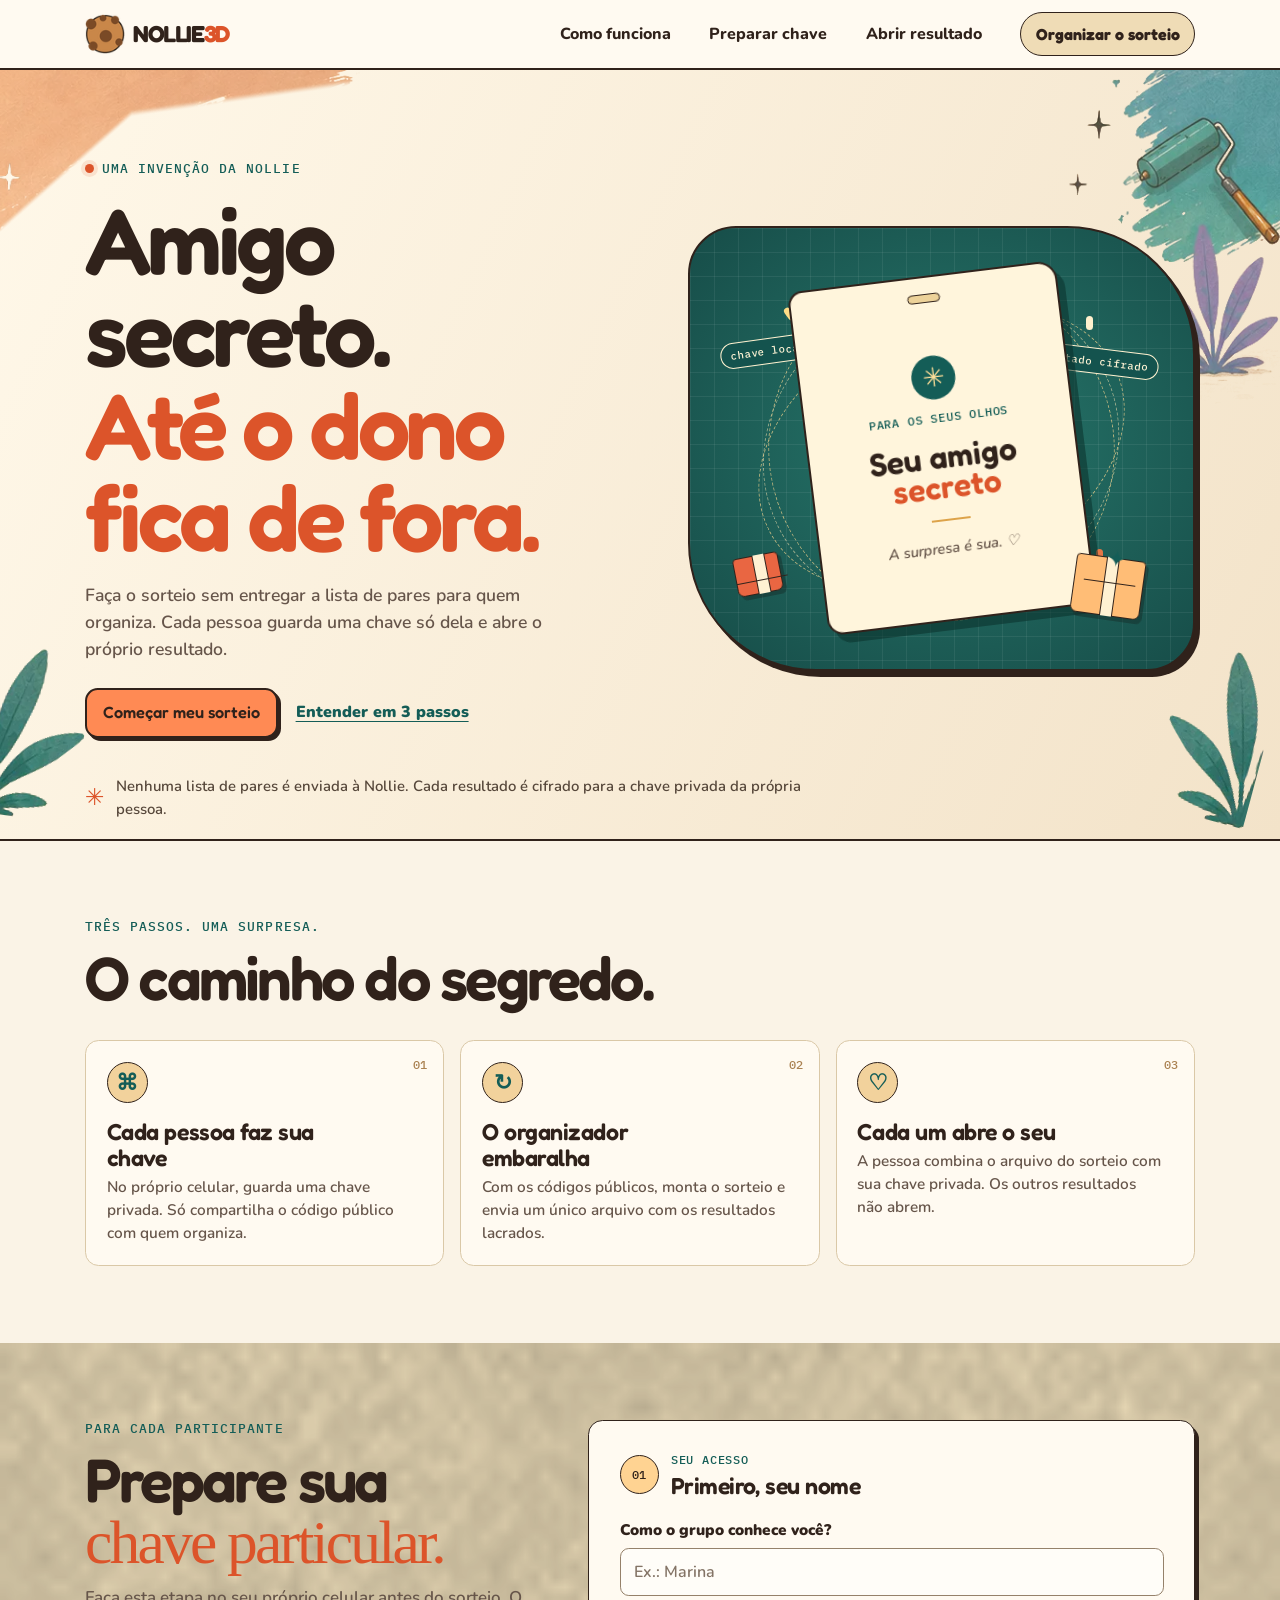
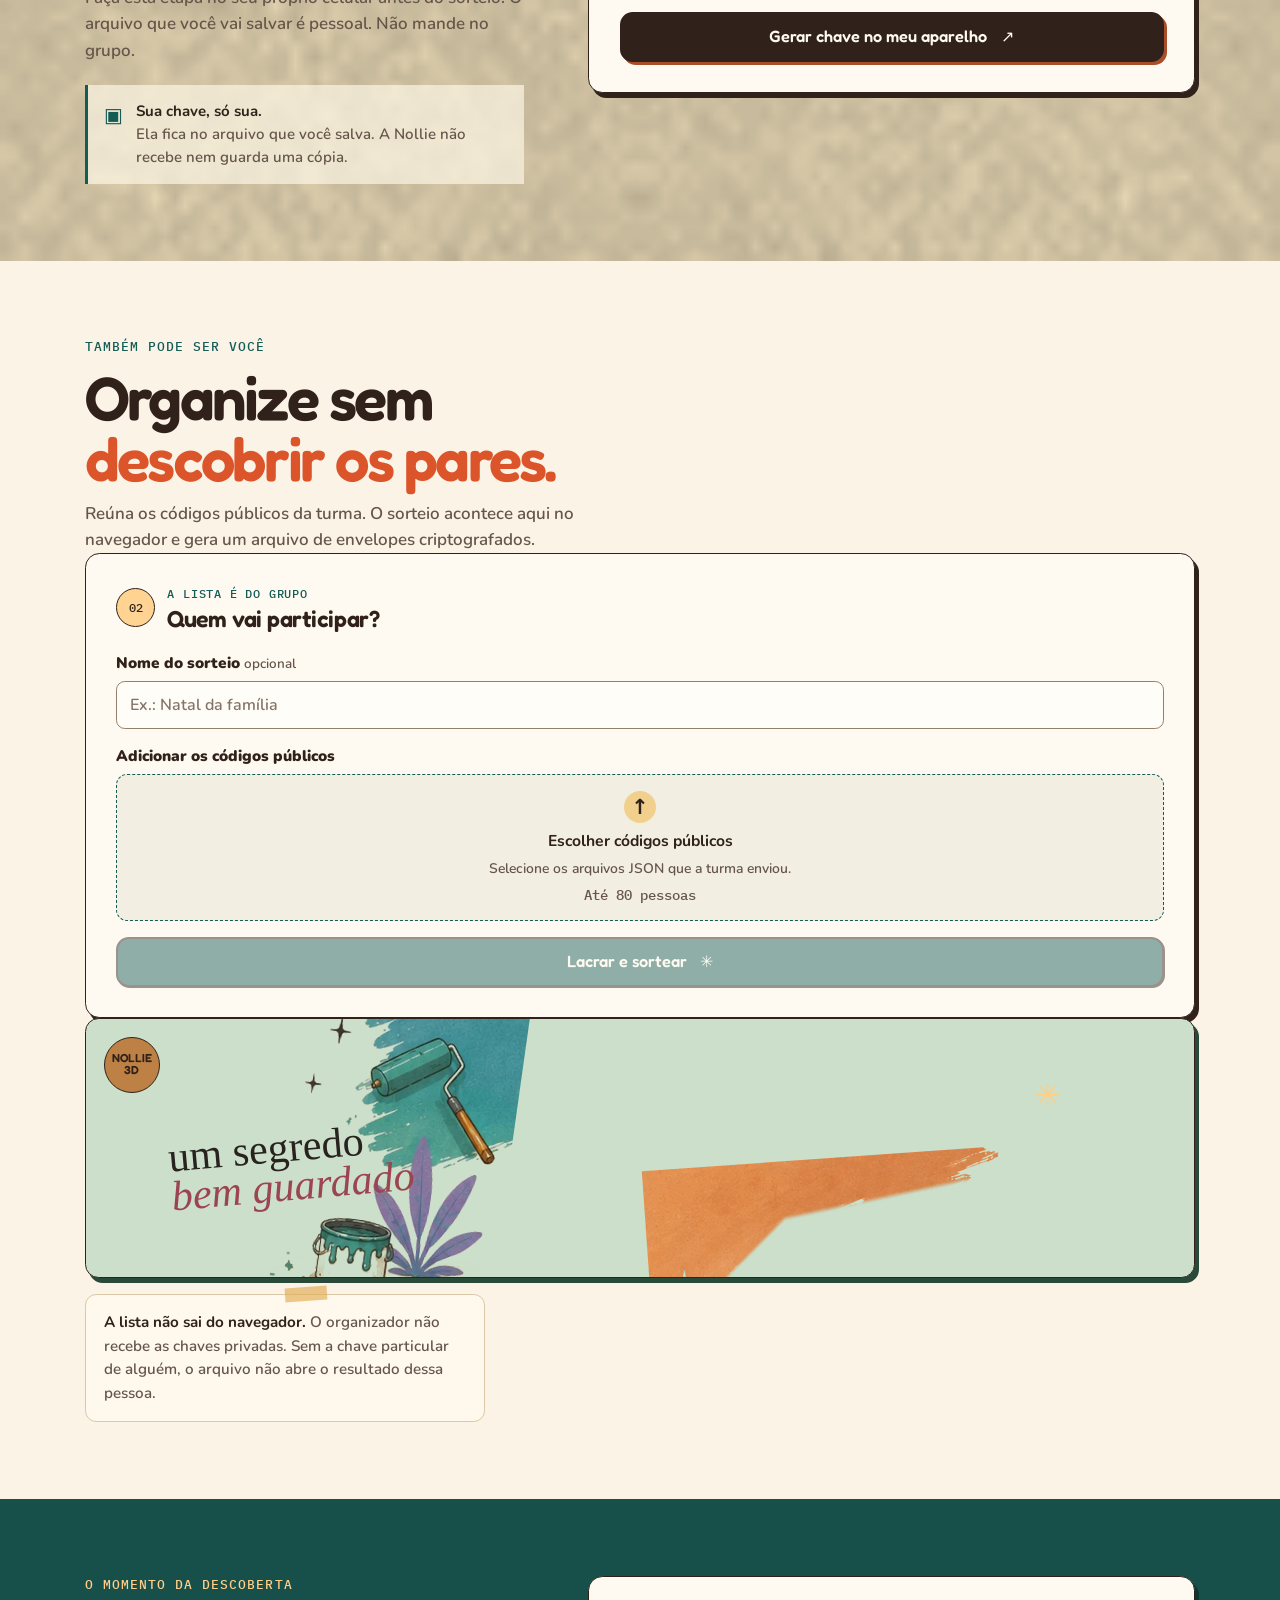
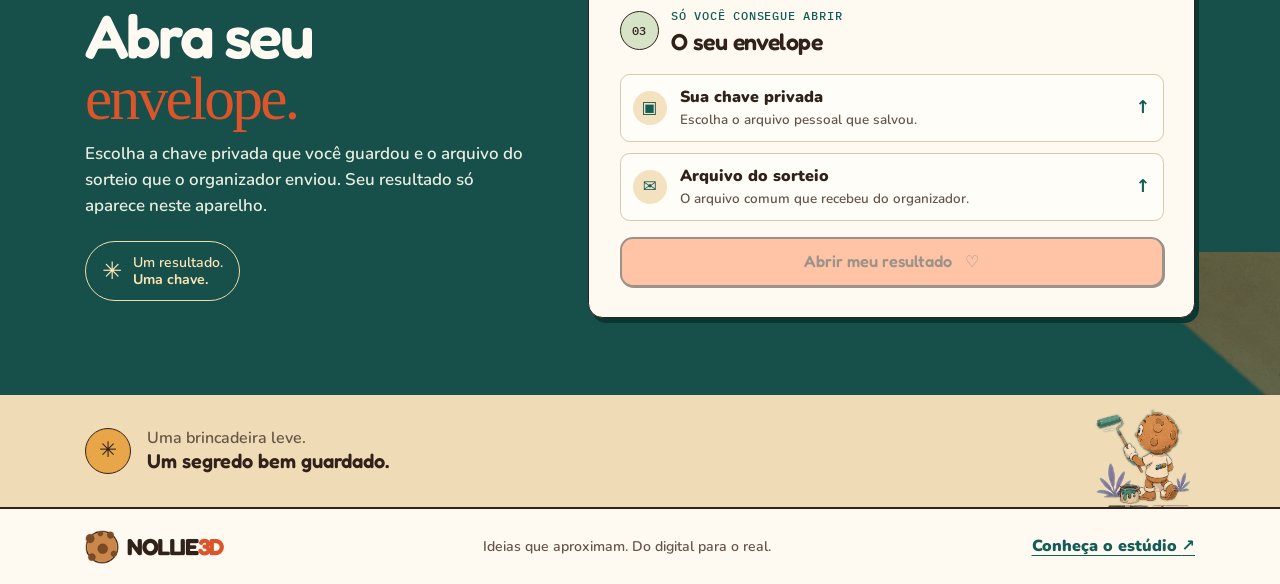
==== amigo-secreto.html @ a941afa3 "Adiciona sorteador de amigo secreto com resultados cifrados" ====
<!doctype html>
<html lang="pt-BR">
<head>
  <meta charset="utf-8">
  <meta name="viewport" content="width=device-width, initial-scale=1">
  <meta name="robots" content="noindex,nofollow,noarchive">
  <meta name="theme-color" content="#f9f1e2">
  <title>Amigo secreto sem spoiler · Nollie 3D</title>
  <meta name="description" content="Organize um amigo secreto em que cada pessoa consegue abrir apenas o próprio resultado, inclusive quando o organizador também vai participar.">
  <link rel="icon" href="/favicon-48x48.png">
  <link rel="preconnect" href="https://fonts.googleapis.com">
  <link rel="preconnect" href="https://fonts.gstatic.com" crossorigin>
  <link href="https://fonts.googleapis.com/css2?family=Fredoka:wght@500;600;700&family=Nunito:wght@400;600;700;800;900&family=IBM+Plex+Mono:wght@500&display=swap" rel="stylesheet">
  <link rel="stylesheet" href="/portfolio/amigo-secreto.css">
  <script src="/portfolio/amigo-secreto.js" defer></script>
</head>
<body>
<header class="topbar"><div class="shell bar">
  <a class="brand" href="/" aria-label="Nollie 3D, voltar ao site principal"><img src="/favicon-48x48.png" width="40" height="40" alt=""><span>Nollie<b>3D</b></span></a>
  <nav aria-label="Nesta página"><a href="#como-funciona">Como funciona</a><a href="#preparar">Preparar chave</a><a href="#abrir">Abrir resultado</a><a class="nav-cta" href="#organizar">Organizar o sorteio</a></nav>
</div></header>

<main>
<section class="hero">
  <div class="hero-art" aria-hidden="true"><i class="brush-orange"></i><i class="brush-green"></i><i class="leaf leaf-left"></i><i class="leaf leaf-right"></i></div>
  <div class="shell hero-grid">
    <div class="hero-copy">
      <span class="eyebrow"><i></i> Uma invenção da Nollie</span>
      <h1>Amigo secreto.<br><em>Até o dono fica de fora.</em></h1>
      <p>Faça o sorteio sem entregar a lista de pares para quem organiza. Cada pessoa guarda uma chave só dela e abre o próprio resultado.</p>
      <div class="hero-actions"><a class="button button-orange" href="#organizar">Começar meu sorteio</a><a class="quiet-link" href="#como-funciona">Entender em 3 passos</a></div>
    </div>
    <div class="secret-scene" aria-hidden="true">
      <span class="orbit orbit-one"></span><span class="orbit orbit-two"></span>
      <span class="confetti confetti-a"></span><span class="confetti confetti-b"></span><span class="confetti confetti-c"></span>
      <div class="sealed">
        <span class="sealed-lock">✳</span>
        <span class="sealed-kicker">PARA OS SEUS OLHOS</span>
        <strong>Seu amigo<br><em>secreto</em></strong>
        <span class="sealed-rule"></span>
        <span class="sealed-name">A surpresa é sua. ♡</span>
      </div>
      <div class="gift gift-main"><span class="gift-ribbon"></span><span class="gift-bow">✦</span></div>
      <div class="gift gift-small"><span class="gift-ribbon"></span></div>
      <span class="mini-label label-encrypted">chave local</span><span class="mini-label label-result">resultado cifrado</span>
    </div>
  </div>
  <div class="shell safety"><span aria-hidden="true">✳</span><p>Nenhuma lista de pares é enviada à Nollie. Cada resultado é cifrado para a chave privada da própria pessoa.</p></div>
</section>

<section class="shell how section" id="como-funciona">
  <div class="section-heading"><p class="eyebrow">Três passos. Uma surpresa.</p><h2>O caminho do segredo<span>.</span></h2></div>
  <ol class="steps">
    <li><span class="step-number">01</span><span class="step-icon key-icon" aria-hidden="true">⌘</span><h3>Cada pessoa faz sua chave</h3><p>No próprio celular, guarda uma chave privada. Só compartilha o código público com quem organiza.</p></li>
    <li><span class="step-number">02</span><span class="step-icon draw-icon" aria-hidden="true">↻</span><h3>O organizador embaralha</h3><p>Com os códigos públicos, monta o sorteio e envia um único arquivo com os resultados lacrados.</p></li>
    <li><span class="step-number">03</span><span class="step-icon reveal-icon" aria-hidden="true">♡</span><h3>Cada um abre o seu</h3><p>A pessoa combina o arquivo do sorteio com sua chave privada. Os outros resultados não abrem.</p></li>
  </ol>
</section>

<section class="shade section" id="preparar">
  <div class="shell work-grid">
    <div class="section-heading"><p class="eyebrow">Para cada participante</p><h2>Prepare sua<br><em>chave particular.</em></h2><p>Faça esta etapa no seu próprio celular antes do sorteio. O arquivo que você vai salvar é pessoal. Não mande no grupo.</p>
      <div class="lock-note"><span aria-hidden="true">▣</span><p><strong>Sua chave, só sua.</strong><br>Ela fica no arquivo que você salva. A Nollie não recebe nem guarda uma cópia.</p></div>
    </div>
    <article class="panel key-panel">
      <div class="panel-title"><span class="panel-icon">01</span><div><span class="micro">SEU ACESSO</span><h3>Primeiro, seu nome</h3></div></div>
      <form id="key-form" novalidate>
        <label for="player-name">Como o grupo conhece você?</label>
        <input id="player-name" name="name" autocomplete="name" maxlength="48" required placeholder="Ex.: Marina">
        <button class="button button-dark" type="submit"><span>Gerar chave no meu aparelho</span><span aria-hidden="true">↗</span></button>
      </form>
      <div class="key-issued" id="key-issued" hidden>
        <p class="success-line"><span>✓</span> Pronta. Salve a chave privada antes de fechar esta página.</p>
        <button class="button button-orange save-key" id="save-private" type="button">↓&nbsp; Guardar minha chave privada</button>
        <label for="public-code">Envie este código para quem organiza</label>
        <textarea id="public-code" readonly rows="3" spellcheck="false" aria-describedby="public-tip"></textarea>
        <div class="copy-row"><button class="button button-outline" id="copy-public" type="button">Copiar código público</button><button class="quiet-button" id="download-public" type="button">Baixar código</button></div>
        <p class="micro-note" id="public-tip">O código público pode ser compartilhado. Ele sozinho não abre seu resultado.</p>
      </div>
      <p class="form-error" id="key-error" role="alert" hidden></p>
    </article>
  </div>
</section>

<section class="shell section organizer" id="organizar">
  <div class="section-heading"><p class="eyebrow">Também pode ser você</p><h2>Organize sem<br><em>descobrir os pares.</em></h2><p>Reúna os códigos públicos da turma. O sorteio acontece aqui no navegador e gera um arquivo de envelopes criptografados.</p></div>
  <div class="organizer-grid">
    <article class="panel organizer-panel">
      <div class="panel-title"><span class="panel-icon">02</span><div><span class="micro">A LISTA É DO GRUPO</span><h3>Quem vai participar?</h3></div></div>
      <label for="draw-title">Nome do sorteio <span class="optional">opcional</span></label>
      <input id="draw-title" maxlength="64" placeholder="Ex.: Natal da família">
      <label for="public-files" class="upload-label">Adicionar os códigos públicos</label>
      <label class="dropzone" id="dropzone" for="public-files"><span class="upload-icon" aria-hidden="true">↑</span><strong>Escolher códigos públicos</strong><span>Selecione os arquivos JSON que a turma enviou.</span><span class="file-limit">Até 80 pessoas</span><input id="public-files" type="file" accept=".json,application/json" multiple></label>
      <ul class="player-list" id="player-list" aria-live="polite"></ul>
      <button class="button button-teal" id="draw-button" type="button" disabled><span>Lacrar e sortear</span><span aria-hidden="true">✳</span></button>
      <p class="form-error" id="draw-error" role="alert" hidden></p>
      <div class="draw-ready" id="draw-ready" hidden>
        <p class="success-line"><span>✓</span> <span>Sorteio pronto. <strong id="draw-count"></strong> envelopes foram lacrados. Nenhum par foi mostrado na tela.</span></p>
        <button class="button button-dark" id="save-draw" type="button">↓&nbsp; Baixar arquivo do sorteio</button>
        <p class="micro-note">Envie o mesmo arquivo para todas as pessoas. Ele tem os envelopes cifrados e não revela os pares.</p>
      </div>
    </article>
    <aside class="organizer-aside">
      <div class="card-art"><span class="card-stamp">NOLLIE<br>3D</span><span class="card-script">um segredo<br><em>bem guardado</em></span><span class="card-spark">✳</span></div>
      <div class="aside-note"><span class="note-pin"></span><p><strong>A lista não sai do navegador.</strong> O organizador não recebe as chaves privadas. Sem a chave particular de alguém, o arquivo não abre o resultado dessa pessoa.</p></div>
    </aside>
  </div>
</section>

<section class="reveal-zone section" id="abrir">
  <div class="shell reveal-grid">
    <div class="section-heading"><p class="eyebrow">O momento da descoberta</p><h2>Abra seu<br><em>envelope.</em></h2><p>Escolha a chave privada que você guardou e o arquivo do sorteio que o organizador enviou. Seu resultado só aparece neste aparelho.</p>
      <div class="privacy-ribbon"><span aria-hidden="true">✳</span><span>Um resultado.<br><strong>Uma chave.</strong></span></div>
    </div>
    <article class="panel reveal-panel">
      <div class="panel-title"><span class="panel-icon">03</span><div><span class="micro">SÓ VOCÊ CONSEGUE ABRIR</span><h3>O seu envelope</h3></div></div>
      <label class="file-field" for="private-file"><span class="file-icon">▣</span><span><strong>Sua chave privada</strong><small id="private-file-label">Escolha o arquivo pessoal que salvou.</small></span><span class="field-arrow">↑</span><input id="private-file" type="file" accept=".json,application/json"></label>
      <label class="file-field" for="draw-file"><span class="file-icon">✉</span><span><strong>Arquivo do sorteio</strong><small id="draw-file-label">O arquivo comum que recebeu do organizador.</small></span><span class="field-arrow">↑</span><input id="draw-file" type="file" accept=".json,application/json"></label>
      <button class="button button-orange" id="open-envelope" type="button" disabled><span>Abrir meu resultado</span><span aria-hidden="true">♡</span></button>
      <p class="form-error" id="open-error" role="alert" hidden></p>
      <div class="gift-result" id="gift-result" aria-live="polite" hidden><span class="micro">NO SEU AMIGO SECRETO, VOCÊ TIROU</span><strong id="gift-name"></strong><p id="gift-draw-name"></p><button class="quiet-button" id="close-result" type="button">Fechar meu envelope</button></div>
    </article>
  </div>
</section>

<section class="promise">
  <div class="shell promise-inner"><span class="promise-seal" aria-hidden="true">✳</span><p>Uma brincadeira leve.<br><strong>Um segredo bem guardado.</strong></p><img src="/portfolio/mascote.png" width="116" height="121" loading="lazy" alt=""></div>
</section>
</main>
<footer><div class="shell foot"><a class="brand" href="/"><img src="/favicon-48x48.png" width="34" height="34" alt=""><span>Nollie<b>3D</b></span></a><span>Ideias que aproximam. Do digital para o real.</span><a href="/nollie-portfolio.html">Conheça o estúdio <b>↗</b></a></div></footer>
<noscript><p class="noscript">Ative o JavaScript para criar as chaves e abrir os resultados deste sorteio.</p></noscript>
</body>
</html>
---- portfolio/amigo-secreto.css ----
:root {
  --paper:#faf3e6; --paper-light:#fffaf1; --sand:#efdcb6; --ink:#30221b;
  --muted:#66554a; --orange:#dc542a; --teal:#145d57; --deep:#124b45;
  --line:#dac8a7; --display:"Fredoka","Arial Rounded MT Bold",sans-serif;
  --body:"Nunito",system-ui,sans-serif; --mono:"IBM Plex Mono",monospace;
}
* {box-sizing:border-box}
html {scroll-behavior:smooth;scroll-padding-top:1rem}
body {margin:0;background:var(--paper);color:var(--ink);font:600 1rem/1.55 var(--body)}
h1,h2,h3,p,figure {margin:0}
h1,h2,h3,.brand,.button,.nav-cta {font-family:var(--display)}
h1,h2 {font-weight:600;line-height:.99;letter-spacing:-.045em}
h1 {font-size:clamp(3.5rem,7.3vw,6.3rem)}
h2 {font-size:clamp(2.6rem,4.8vw,4.3rem)}
h3 {font-weight:600;line-height:1.12;letter-spacing:-.02em;font-size:1.45rem}
h1 em,h2 em {font-style:normal;color:var(--orange)}
a {color:inherit;text-underline-offset:.24em}
a:focus-visible,button:focus-visible,input:focus-visible,textarea:focus-visible,label:focus-within {outline:3px solid #276abe;outline-offset:3px}
button,input,textarea {font:inherit}
.shell {width:min(1110px,calc(100% - 3rem));margin-inline:auto}
.topbar {position:relative;z-index:5;background:var(--paper-light);border-bottom:2px solid var(--ink)}
.bar {min-height:68px;display:flex;align-items:center;justify-content:space-between;gap:1rem}
.brand {display:inline-flex;align-items:center;gap:.5rem;text-decoration:none;text-transform:uppercase;font-size:1.45rem;letter-spacing:-.06em;font-weight:700}
.brand img {display:block}
.brand b {color:var(--orange)}
nav {display:flex;align-items:center;gap:clamp(1rem,3vw,2.5rem)}
nav a {font-weight:800;text-decoration:none}
.nav-cta {padding:.55rem .9rem;border:1.5px solid var(--ink);border-radius:1.5rem;background:var(--sand)}
.hero {position:relative;isolation:isolate;overflow:hidden;border-bottom:2px solid var(--ink);background:linear-gradient(115deg,#fff8e9,#f3e3c9)}
.hero-art {position:absolute;inset:0;z-index:-1;pointer-events:none;overflow:hidden}
.hero-art i {position:absolute;display:block;background-repeat:no-repeat;background-size:contain}
.brush-orange {top:-1.5rem;left:-2rem;width:clamp(250px,34vw,490px);aspect-ratio:490/252;background-image:url("/images/rosas-tinta-laranja.webp");opacity:.54}
.brush-green {top:-1rem;right:-1rem;width:clamp(150px,19vw,270px);aspect-ratio:254/381;background-image:url("/images/rosas-tinta-verde.webp");opacity:.8}
.leaf {bottom:12px;width:clamp(55px,8vw,108px);aspect-ratio:98/179;background:url("/images/rosas-folhas.webp") center/contain no-repeat}
.leaf-left {left:-15px;transform:rotate(8deg)}
.leaf-right {right:14px;transform:scaleX(-1) rotate(-15deg)}
.hero-grid {display:grid;grid-template-columns:1.03fr .97fr;align-items:center;gap:clamp(1rem,5vw,5rem);padding-block:clamp(3rem,7vw,6.25rem) 2rem}
.hero-copy {max-width:34rem}
.eyebrow {display:flex;align-items:center;gap:.5rem;font:500 .8rem/1.4 var(--mono);letter-spacing:.08em;text-transform:uppercase;color:var(--teal)}
.eyebrow i {width:9px;height:9px;border-radius:50%;background:var(--orange);box-shadow:0 0 0 4px #dc542a21}
.hero h1 {margin:1rem 0 1.15rem}
.hero-copy>p:not(.eyebrow) {max-width:42ch;font-size:1.1rem;color:var(--muted)}
.hero-actions {display:flex;align-items:center;gap:1.1rem;flex-wrap:wrap;margin-top:1.5rem}
.button {display:inline-flex;align-items:center;justify-content:center;gap:.85rem;min-height:48px;padding:.65rem 1rem;border:2px solid var(--ink);border-radius:.8rem;box-shadow:3px 3px var(--ink);color:var(--ink);background:var(--paper-light);font-size:1.02rem;font-weight:550;cursor:pointer;text-decoration:none;transition:transform .18s,box-shadow .18s,background .18s}
.button:hover:not(:disabled) {transform:translate(-1px,-2px);box-shadow:4px 5px var(--ink)}
.button:active:not(:disabled) {transform:translateY(1px)}
.button:disabled {opacity:.48;cursor:not-allowed;box-shadow:1px 1px #30221b}
.button-orange {background:#ff8a54}
.button-dark {background:var(--ink);color:var(--paper-light);box-shadow:3px 3px #a84e28}
.button-teal {background:var(--teal);color:var(--paper-light);box-shadow:3px 3px #0c3530}
.button-outline {background:transparent;box-shadow:none;border-width:1.5px}
.quiet-link,.quiet-button {color:var(--teal);font-weight:900}
.secret-scene {position:relative;isolation:isolate;display:grid;place-items:center;aspect-ratio:1.14;min-height:335px;border:2px solid var(--ink);border-radius:3rem 8rem 3rem 8rem;background:var(--teal);background-image:linear-gradient(#fff1 1px,transparent 1px),linear-gradient(90deg,#fff1 1px,transparent 1px),radial-gradient(ellipse at 52% 48%,#27786c,#164b47);background-size:24px 24px,24px 24px,100% 100%;box-shadow:5px 6px var(--ink)}
.secret-scene::before {content:"";position:absolute;inset:14%;z-index:-1;border:1px dashed #ffe7b488;border-radius:50%;transform:rotate(-22deg)}
.sealed {position:relative;z-index:1;display:flex;flex-direction:column;align-items:center;justify-content:center;width:clamp(195px,25vw,270px);aspect-ratio:.78;padding:1.5rem;border:2px solid var(--ink);border-radius:.9rem 1.2rem 1rem 1rem;background:#fff5dc;box-shadow:7px 9px #092f2a8a;text-align:center;transform:rotate(-7deg)}
.sealed::before {content:"";position:absolute;top:1rem;left:50%;width:31px;height:7px;transform:translateX(-50%);border:1.4px solid var(--ink);border-radius:8px;background:#edd299}
.sealed-lock {display:grid;place-items:center;margin:1.15rem auto .6rem;width:44px;height:44px;border-radius:50%;background:var(--teal);color:#ffdf99;font-size:1.65rem}
.sealed-kicker,.micro,.micro-note {font:500 .72rem/1.5 var(--mono);letter-spacing:.07em}
.sealed-kicker {color:var(--teal)}
.sealed>strong {font:600 2rem/.95 var(--display);margin-top:1rem}
.sealed>strong em {color:var(--orange);font-style:normal}
.sealed-rule {width:39px;height:2px;margin:1rem auto;background:#dda34a}
.sealed-name {font-size:.92rem;font-style:italic;color:var(--muted)}
.orbit {position:absolute;border:1.5px dashed #ffda90aa;border-radius:50%;pointer-events:none}
.orbit-one {width:76%;height:60%;transform:rotate(-24deg)}
.orbit-two {width:69%;height:78%;transform:rotate(27deg)}
.gift {position:absolute;z-index:2;background:#ffbd76;border:1.6px solid var(--ink);border-radius:.25rem .25rem .4rem .4rem;box-shadow:3px 4px #142c2877}
.gift-main {width:70px;height:59px;right:10%;bottom:12%;transform:rotate(8deg)}
.gift-small {width:46px;height:39px;left:9%;bottom:17%;background:#e96642;transform:rotate(-11deg)}
.gift-ribbon {position:absolute;top:-1px;bottom:-1px;left:43%;width:13px;background:#fff1d2;border-inline:1px solid var(--ink)}
.gift-ribbon::after {content:"";position:absolute;top:25px;left:-21px;width:52px;border-top:1px solid var(--ink)}
.gift-bow {position:absolute;top:-17px;left:29px;font-size:1.45rem;color:var(--teal)}
.confetti {position:absolute;width:7px;height:14px;border-radius:4px;background:#ffdc86;animation:twinkle 2s ease-in-out infinite alternate}
.confetti-a {left:19%;top:18%;transform:rotate(-35deg)}
.confetti-b {right:20%;top:20%;background:#fff0cd;animation-delay:.5s}
.confetti-c {right:18%;bottom:24%;background:#e47747;animation-delay:.9s}
.mini-label {position:absolute;padding:.3rem .55rem;border:1px solid #fff2d0;border-radius:1rem;background:#14534e;color:#fff4d5;font:500 .66rem var(--mono)}
.label-encrypted {left:6%;top:25%;transform:rotate(-8deg)}
.label-result {right:7%;top:27%;transform:rotate(7deg)}
.safety {display:flex;align-items:center;gap:.75rem;padding-block:.35rem 1.1rem}
.safety>span {font-size:1.45rem;color:var(--orange)}
.safety p {max-width:79ch;color:#56473a;font-size:.93rem}
.section {padding-block:clamp(3.2rem,6vw,5.6rem)}
.section-heading {max-width:39rem}
.section-heading>.eyebrow {margin-bottom:.72rem}
.section-heading>p:not(.eyebrow) {max-width:54ch;margin-top:.75rem;color:var(--muted);font-size:1.06rem}
.section-heading h2 .period {color:var(--orange)}
.steps {list-style:none;display:grid;grid-template-columns:repeat(3,1fr);gap:1rem;margin:2rem 0 0;padding:0;counter-reset:steps}
.steps li {position:relative;min-height:215px;padding:1.3rem;border:1.5px solid var(--line);border-radius:.85rem;background:var(--paper-light)}
.step-number {position:absolute;top:1rem;right:1rem;color:#ab8252;font:500 .76rem var(--mono)}
.step-icon {display:grid;place-items:center;width:41px;height:41px;margin-bottom:.95rem;border:1px solid var(--ink);border-radius:50%;background:#f2d29c;color:var(--teal);font:600 1.35rem var(--display)}
.steps h3 {max-width:18ch;margin-bottom:.4rem}
.steps p {max-width:34ch;color:var(--muted);font-size:.96rem;line-height:1.48}
.shade {position:relative;isolation:isolate;overflow:hidden;background:#edddb9}
.shade::before {content:"";position:absolute;inset:0;z-index:-1;pointer-events:none;background:url("/images/papel-rosas.webp") center/cover no-repeat;opacity:.22;mix-blend-mode:multiply}
.work-grid,.reveal-grid {display:grid;grid-template-columns:.84fr 1.16fr;gap:clamp(1.5rem,5vw,5rem);align-items:start}
.shade .section-heading h2 em,.reveal-zone .section-heading h2 em {font-family:"Spectral",Georgia,serif;font-weight:500}
.lock-note {display:flex;gap:.8rem;align-items:flex-start;margin-top:1.35rem;padding:.9rem 1rem;border-left:3px solid var(--teal);background:#fff9e8a8}
.lock-note>span {color:var(--teal);font-size:1.25rem}
.lock-note p {color:var(--muted);font-size:.94rem}
.lock-note strong {color:var(--ink)}
.panel {min-width:0;padding:clamp(1.15rem,3vw,1.9rem);border:1.8px solid var(--ink);border-radius:.9rem;background:var(--paper-light);box-shadow:4px 5px var(--ink)}
.panel-title {display:flex;align-items:center;gap:.75rem;margin-bottom:1.25rem}
.panel-icon {display:grid;place-items:center;flex:0 0 39px;height:39px;border:1.5px solid var(--ink);border-radius:50%;background:#ffd392;font:500 .75rem var(--mono)}
.panel-title .micro {display:block;color:var(--teal);margin-bottom:.2rem}
.panel-title h3 {font-size:1.45rem}
label:not(.dropzone):not(.file-field) {display:block;margin:.9rem 0 .4rem;font-size:.96rem;font-weight:900}
input:not([type=file]):not([type=checkbox]),textarea {display:block;width:100%;min-height:48px;padding:.65rem .8rem;border:1.5px solid #95816a;border-radius:.55rem;background:#fffdf8;color:var(--ink)}
textarea {min-height:81px!important;resize:vertical;font:500 .77rem/1.4 var(--mono)!important}
input::placeholder,textarea::placeholder {color:#847466;opacity:1}
input[type=file] {position:absolute;inset:0;width:100%;height:100%;opacity:0;cursor:pointer}
#key-form>.button,.organizer-panel>.button,.reveal-panel>.button {width:100%;margin-top:1rem}
.key-issued {display:grid;gap:.7rem;margin-top:1.1rem;padding-top:1rem;border-top:1px dashed var(--line)}
.success-line {display:flex;align-items:center;gap:.55rem;margin-bottom:.2rem;color:var(--teal);font-weight:900}
.success-line span {display:grid;place-items:center;width:23px;height:23px;border-radius:50%;background:#dbebd1}
.save-key {width:100%}
.copy-row {display:flex;gap:.65rem;align-items:center;flex-wrap:wrap}
.copy-row .button {font-size:.93rem;min-height:43px}
.quiet-button {border:0;background:transparent;padding:.55rem .2rem;font-size:.92rem;cursor:pointer}
.micro-note {display:block;color:var(--muted);font-size:.74rem;letter-spacing:0}
.form-error {margin-top:.7rem;padding:.65rem .75rem;border-radius:.45rem;background:#f8e5dc;color:#96371f;font-size:.92rem;font-weight:800}
.form-error:not([hidden]),.key-issued:not([hidden]),.draw-ready:not([hidden]),.gift-result:not([hidden]) {display:block}
.optional {color:var(--muted);font-size:.84rem;font-weight:600}
.dropzone {position:relative;display:flex;flex-direction:column;align-items:center;justify-content:center;gap:.35rem;min-height:133px;margin-top:.35rem;padding:1rem;border:1.5px dashed var(--teal);border-radius:.7rem;background:#f2eee2;text-align:center;cursor:pointer;transition:background .18s,border-color .18s}
.dropzone:hover {background:#e6f0e6;border-color:var(--orange)}
.dropzone strong {font-size:.98rem}
.dropzone>span:not(.upload-icon) {color:var(--muted);font-size:.87rem}
.upload-icon {display:grid;place-items:center;width:32px;height:32px;border-radius:50%;background:#f1d08e;color:var(--ink);font-size:1.3rem;font-weight:900}
.dropzone .file-limit {color:var(--teal);font:500 .7rem var(--mono)}
.player-list {display:grid;grid-template-columns:repeat(2,minmax(0,1fr));gap:.45rem .6rem;max-height:205px;overflow-y:auto;margin:.85rem 0 0;padding:0;list-style:none}
.player-list li {display:flex;gap:.55rem;align-items:center;min-width:0;padding:.45rem .55rem;border:1px solid var(--line);border-radius:.45rem;background:white;font-size:.86rem}
.player-list li span {overflow:hidden;text-overflow:ellipsis;white-space:nowrap}
.player-list li i {flex:0 0 9px;height:9px;border-radius:50%;background:var(--teal)}
.player-list:empty {display:none}
.draw-ready {margin-top:1rem;padding-top:1rem;border-top:1px dashed var(--line)}
.draw-ready>.button {width:100%;margin:.65rem 0}
.organizer-aside {display:grid;gap:1rem;align-content:start}
.card-art {position:relative;overflow:hidden;min-height:260px;padding:1.6rem;border:1.8px solid var(--ink);border-radius:.85rem;background:#cbdfcb;box-shadow:4px 5px #294a38;isolation:isolate}
.card-art::before {content:"";position:absolute;z-index:-1;inset:-18% 22% -15% -22%;background:url("/images/rosas-tinta-verde.webp") center/contain no-repeat;opacity:.93;transform:rotate(8deg)}
.card-art::after {content:"";position:absolute;z-index:-1;inset:54% -10% -28% 25%;background:url("/images/rosas-tinta-laranja.webp") center/contain no-repeat;transform:rotate(-4deg);opacity:.82}
.card-stamp {position:absolute;top:1.1rem;left:1.1rem;display:grid;place-content:center;width:56px;height:56px;border:1.5px solid var(--ink);border-radius:50%;background:#bd8045;color:var(--ink);font:600 .73rem/1 var(--display);text-align:center}
.card-script {display:block;margin:3.1rem 0 0 3.5rem;color:#29231f;font:500 clamp(2rem,3.3vw,3rem)/.93 "Spectral",Georgia,serif;transform:rotate(-5deg)}
.card-script em {color:#9b4551;font-style:italic}
.card-spark {position:absolute;right:12%;top:20%;color:#ffcf83;font-size:2rem}
.aside-note {position:relative;max-width:40ch;padding:1rem 1.15rem;border:1px solid var(--line);border-radius:.7rem;background:#fff9ed}
.aside-note p {color:var(--muted);font-size:.95rem}
.aside-note strong {color:var(--ink)}
.note-pin {position:absolute;top:-8px;left:50%;width:42px;height:14px;background:#e2ad54a6;transform:rotate(-4deg)}
.reveal-zone {position:relative;isolation:isolate;overflow:hidden;background:#174f4a;color:var(--paper-light)}
.reveal-zone::before {content:"";position:absolute;inset:0;z-index:-1;pointer-events:none;background:url("/images/rosas-tinta-laranja.webp") left -3rem bottom -4.2rem/clamp(210px,32vw,480px) auto no-repeat;opacity:.35;transform:scaleX(-1)}
.reveal-zone .eyebrow {color:#ffce88}
.reveal-zone .section-heading>p:not(.eyebrow) {color:#e8eee0}
.reveal-panel {color:var(--ink);box-shadow:4px 5px #0b3733}
.reveal-panel .panel-icon {background:#d6e3c7}
.file-field {position:relative;display:flex;align-items:center;gap:.8rem;min-height:68px;margin-top:.65rem;padding:.65rem .75rem;border:1.5px solid var(--line);border-radius:.6rem;background:#fffdf8;cursor:pointer;transition:border .18s,background .18s}
.file-field:hover {border-color:var(--teal);background:#f5f7eb}
.file-field>span:nth-child(2) {flex:1;min-width:0}
.file-field strong,.file-field small {display:block}
.file-field strong {font-weight:900}
.file-field small {overflow:hidden;color:var(--muted);text-overflow:ellipsis;white-space:nowrap;font-size:.84rem}
.file-icon {display:grid;place-items:center;flex:0 0 34px;height:34px;border-radius:50%;background:#f4e1bf;color:var(--teal);font-size:1.05rem}
.field-arrow {font-size:1.1rem;color:var(--teal)}
.gift-result {margin-top:1rem;padding:1.15rem;border:1.5px dashed var(--teal);border-radius:.65rem;background:#edf4e7;text-align:center}
.gift-result .micro {display:block;color:var(--teal)}
.gift-result>strong {display:block;margin:.45rem 0;color:var(--orange);font:600 clamp(2rem,6vw,3rem)/1.05 var(--display);overflow-wrap:anywhere}
.gift-result>p {color:var(--muted);font-size:.9rem}
.gift-result>.quiet-button {margin-top:.4rem}
.privacy-ribbon {display:inline-flex;align-items:center;gap:.7rem;margin-top:1.35rem;padding:.65rem 1rem;border:1px solid #f0dca6;border-radius:2.5rem;color:#ffe5b5}
.privacy-ribbon>span:first-child {font-size:1.5rem}
.privacy-ribbon>span:last-child {line-height:1.25;font-size:.88rem}
.promise {overflow:hidden;background:#efdcb6}
.promise-inner {min-height:112px;display:flex;align-items:center;gap:1rem}
.promise-seal {display:grid;place-items:center;flex:0 0 46px;height:46px;border:1.5px solid var(--ink);border-radius:50%;background:#e9a649;font-size:1.35rem}
.promise-inner p {flex:1;color:var(--muted);line-height:1.35}
.promise-inner strong {color:var(--ink);font:600 1.25rem var(--display)}
.promise-inner img {align-self:flex-end;max-height:110px;width:auto;object-fit:contain}
footer {border-top:2px solid var(--ink);background:var(--paper-light)}
.foot {min-height:75px;display:flex;align-items:center;justify-content:space-between;gap:1rem;padding-block:.7rem}
.foot>span {color:var(--muted);font-size:.88rem}
.foot>a:last-child {color:var(--teal);font-weight:900}
.noscript {margin:1rem;padding:1rem;background:white}
[hidden] {display:none!important}
@media(prefers-reduced-motion:no-preference){
  .hero-copy h1 {animation:hello .55s ease-out both}
  .secret-scene {animation:scene-in .7s .1s ease-out both}
  .sealed {animation:seal-sway 4.5s 1.1s ease-in-out infinite}
  .gift-main {animation:present-float 3s .7s ease-in-out infinite}
  .step-icon {animation:icon-bob 3s ease-in-out infinite}
  .steps li:nth-child(2) .step-icon {animation-delay:.25s}.steps li:nth-child(3) .step-icon {animation-delay:.5s}
  @keyframes hello {from {opacity:.5;translate:0 12px}to {opacity:1;translate:0 0}}
  @keyframes scene-in {from {opacity:.5;scale:.96}to {opacity:1;scale:1}}
  @keyframes seal-sway {0%,100% {rotate:-7deg}50% {rotate:-4deg}}
  @keyframes present-float {0%,100% {translate:0 0}50% {translate:0 -5px}}
  @keyframes icon-bob {0%,100% {translate:0 0}50% {translate:0 -3px}}
}
@media(max-width:760px){
  .shell {width:calc(100% - 2.1rem)}
  .bar {min-height:60px}
  .brand {font-size:1.27rem}.brand img {width:33px;height:33px}
  nav {gap:.6rem}.bar nav a:first-child,.bar nav a:nth-child(2) {display:none}
  .nav-cta {font-size:.92rem;padding:.48rem .7rem}
  .hero-grid {grid-template-columns:1fr;gap:1.7rem;padding-block:2.25rem 1.2rem}
  h1 {font-size:clamp(3.2rem,11vw,4.9rem)}
  .hero-copy {max-width:38rem}
  .hero-copy>p:not(.eyebrow) {font-size:1.04rem}
  .hero-actions {gap:.9rem}
  .secret-scene {width:min(100%,440px);justify-self:center;min-height:285px;aspect-ratio:1.44;border-radius:2rem 5rem 2rem 5rem}
  .sealed {width:clamp(185px,53vw,238px)}
  .brush-orange {width:235px;left:-48px;top:-.8rem}
  .brush-green {width:112px;right:-14px;top:-.3rem}
  .leaf {width:63px}.leaf-left {left:-19px}.leaf-right {right:0}
  .safety {padding-bottom:.9rem;align-items:flex-start}
  .section {padding-block:3rem}
  .steps {grid-template-columns:1fr;gap:.65rem;margin-top:1.35rem}
  .steps li {min-height:0;padding:1rem 1rem 1rem 4rem}
  .step-icon {position:absolute;top:1rem;left:.85rem;width:35px;height:35px;margin:0}
  .step-number {top:.6rem;right:.75rem}
  .steps h3 {padding-right:2rem;font-size:1.3rem}
  .work-grid,.reveal-grid {grid-template-columns:1fr;gap:1.2rem}
  .organizer-grid {display:grid;grid-template-columns:1fr;gap:1.3rem}
  .organizer .section-heading,.reveal-zone .section-heading {max-width:36rem}
  .panel {padding:1.15rem}
  .organizer-aside {grid-row:1}
  .card-art {min-height:160px;max-width:520px}
  .card-script {margin-top:2.3rem}
  .aside-note {max-width:none}
  .reveal-zone::before {background-size:210px auto;opacity:.27}
  .promise-inner {min-height:91px}.promise-inner img {max-height:88px;width:84px}
  .foot {flex-wrap:wrap;min-height:70px}.foot>span {display:none}.foot>a:last-child {font-size:.88rem}
}
@media(max-width:390px){
  .shell {width:calc(100% - 1.6rem)}
  h1 {font-size:clamp(3rem,12vw,3.85rem)}
  .hero-actions .button {width:100%}
  .hero-actions .quiet-link {padding:.25rem}
  .secret-scene {min-height:250px}
  .sealed {width:179px;padding:1rem}
  .sealed>strong {font-size:1.8rem}
  .label-encrypted {left:3%}.label-result {right:3%}
  .copy-row {align-items:flex-start}.copy-row .button {flex:1}
  .player-list {grid-template-columns:1fr}
  .foot .brand {font-size:1.1rem}
}
@media(prefers-reduced-motion:reduce){
  html {scroll-behavior:auto}
  *,*::before,*::after {animation:none!important;transition:none!important}
}
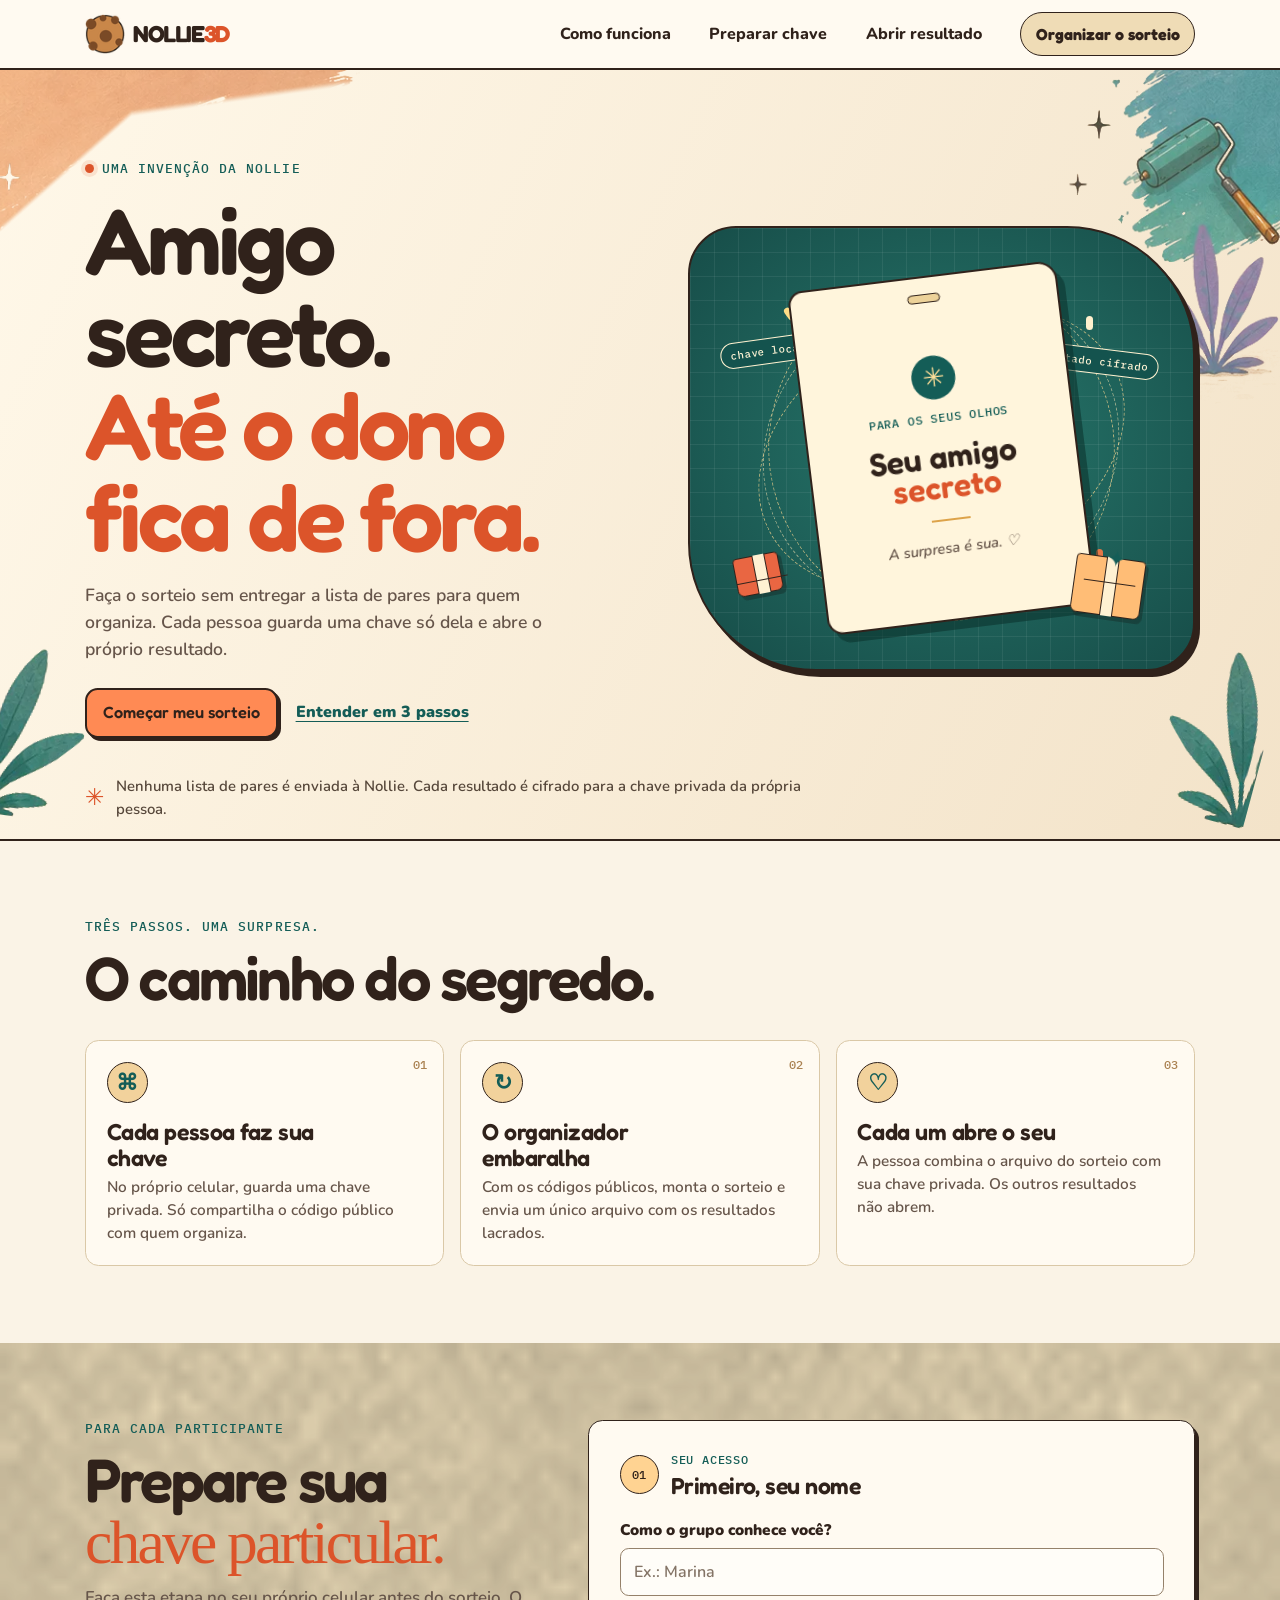
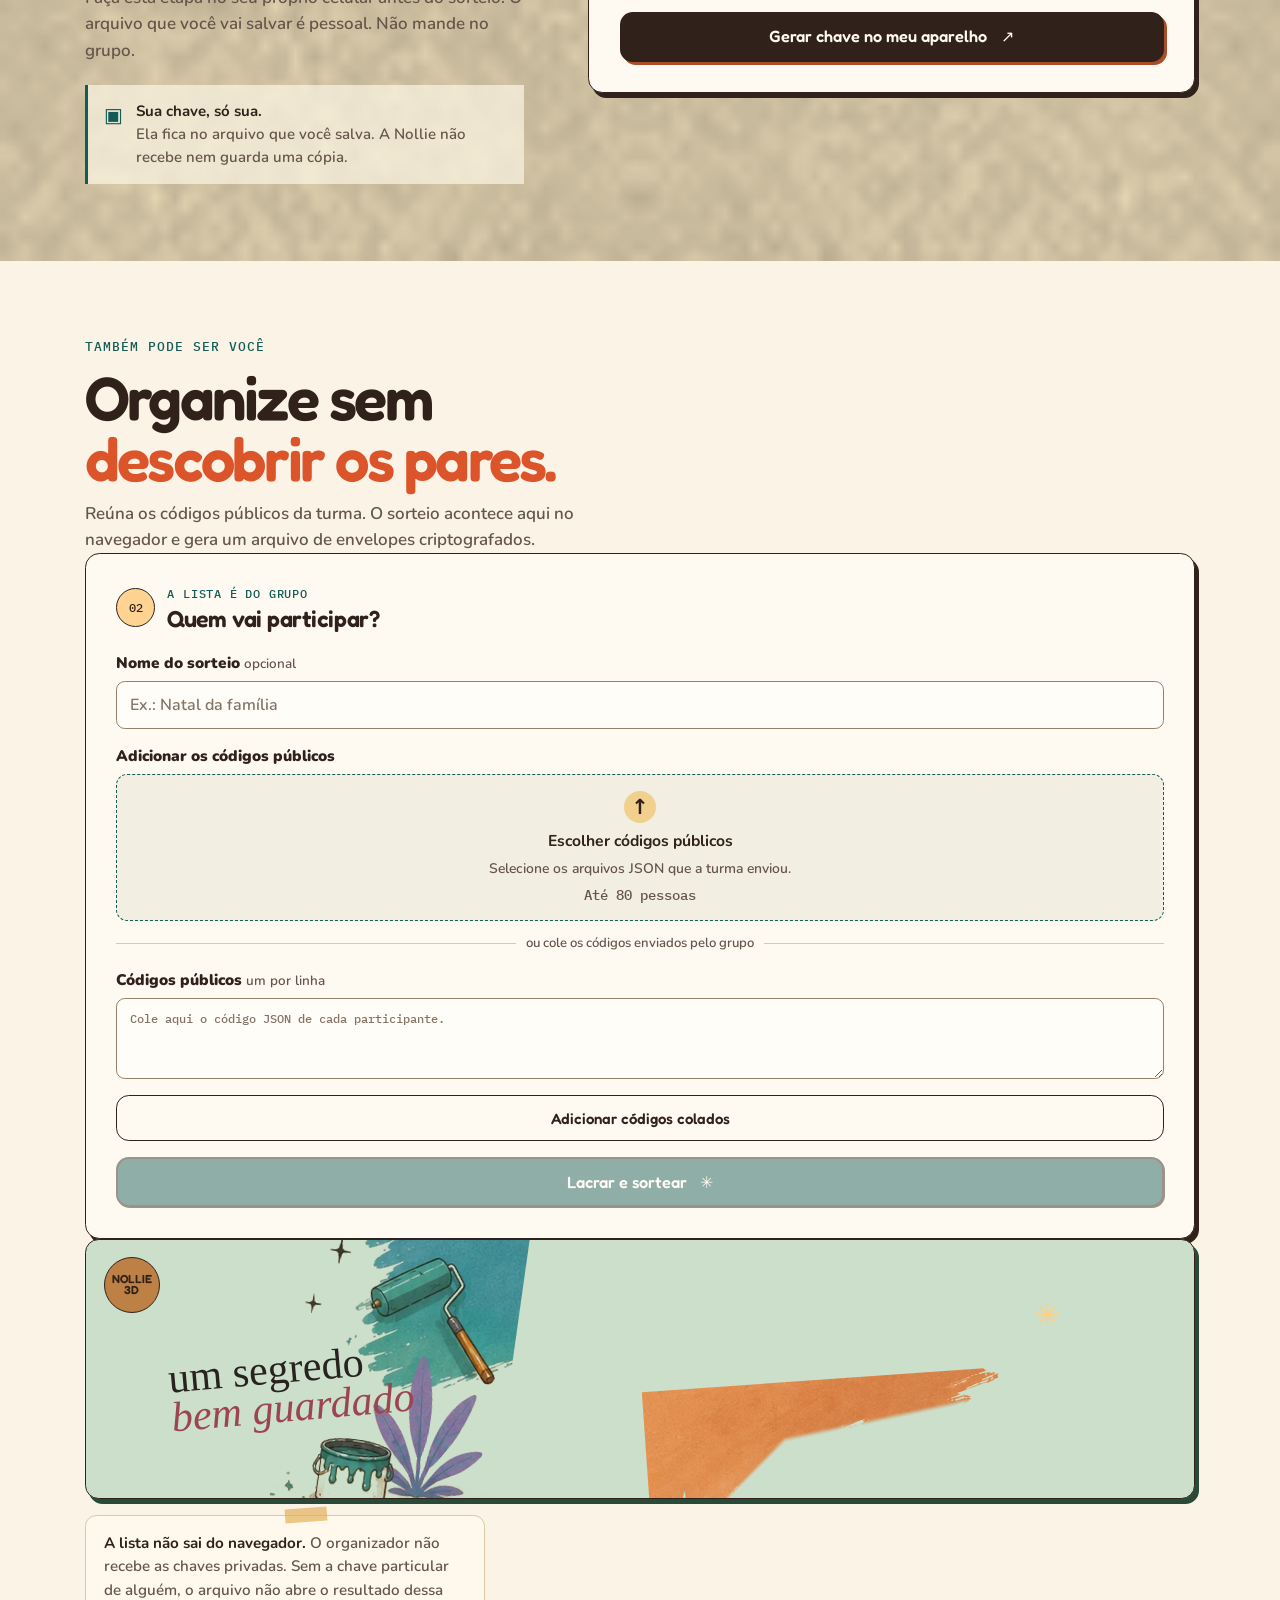
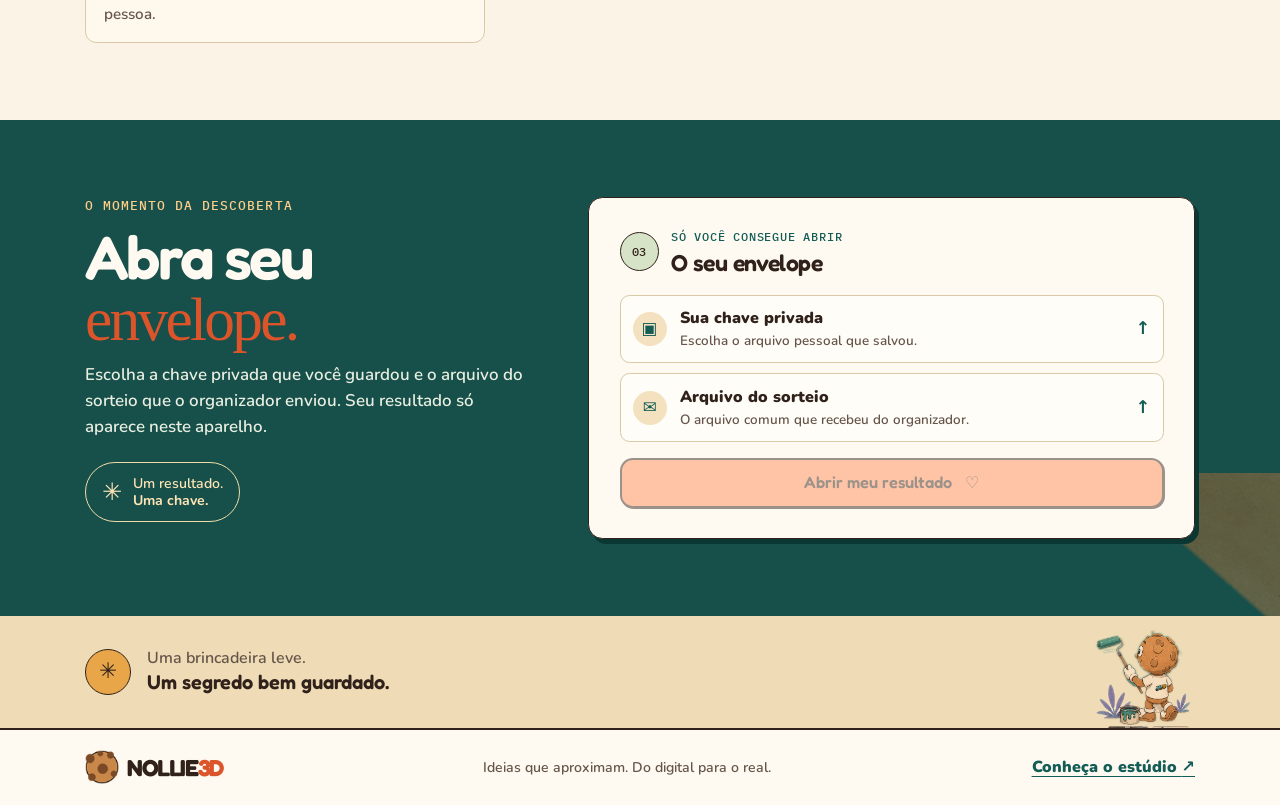
==== commit 554bdc44: "Adiciona sorteador de amigo secreto com resultados cifrados" ====
--- a/amigo-secreto.html
+++ b/amigo-secreto.html
@@ -91,6 +91,10 @@
       <input id="draw-title" maxlength="64" placeholder="Ex.: Natal da família">
       <label for="public-files" class="upload-label">Adicionar os códigos públicos</label>
       <label class="dropzone" id="dropzone" for="public-files"><span class="upload-icon" aria-hidden="true">↑</span><strong>Escolher códigos públicos</strong><span>Selecione os arquivos JSON que a turma enviou.</span><span class="file-limit">Até 80 pessoas</span><input id="public-files" type="file" accept=".json,application/json" multiple></label>
+      <div class="paste-divider"><span>ou cole os códigos enviados pelo grupo</span></div>
+      <label for="public-paste">Códigos públicos <span class="optional">um por linha</span></label>
+      <textarea id="public-paste" rows="3" spellcheck="false" placeholder="Cole aqui o código JSON de cada participante."></textarea>
+      <button class="button button-outline add-codes" id="add-pasted" type="button">Adicionar códigos colados</button>
       <ul class="player-list" id="player-list" aria-live="polite"></ul>
       <button class="button button-teal" id="draw-button" type="button" disabled><span>Lacrar e sortear</span><span aria-hidden="true">✳</span></button>
       <p class="form-error" id="draw-error" role="alert" hidden></p>
--- a/portfolio/amigo-secreto.css
+++ b/portfolio/amigo-secreto.css
@@ -127,6 +127,11 @@
 .dropzone>span:not(.upload-icon) {color:var(--muted);font-size:.87rem}
 .upload-icon {display:grid;place-items:center;width:32px;height:32px;border-radius:50%;background:#f1d08e;color:var(--ink);font-size:1.3rem;font-weight:900}
 .dropzone .file-limit {color:var(--teal);font:500 .7rem var(--mono)}
+.paste-divider {display:flex;align-items:center;gap:.65rem;margin:.8rem 0;color:var(--muted);font-size:.82rem}
+.paste-divider::before,.paste-divider::after {content:"";flex:1;height:1px;background:var(--line)}
+.add-codes {width:100%;margin-top:.6rem;min-height:43px;font-size:.94rem}
+.player-list .remove-person {display:grid;place-items:center;flex:0 0 29px;height:29px;margin-left:auto;border:1px solid var(--line);border-radius:50%;background:#fffaf1;color:var(--muted);font-size:1.2rem;line-height:1;cursor:pointer}
+.player-list .remove-person:hover {border-color:var(--orange);color:var(--orange)}
 .player-list {display:grid;grid-template-columns:repeat(2,minmax(0,1fr));gap:.45rem .6rem;max-height:205px;overflow-y:auto;margin:.85rem 0 0;padding:0;list-style:none}
 .player-list li {display:flex;gap:.55rem;align-items:center;min-width:0;padding:.45rem .55rem;border:1px solid var(--line);border-radius:.45rem;background:white;font-size:.86rem}
 .player-list li span {overflow:hidden;text-overflow:ellipsis;white-space:nowrap}
